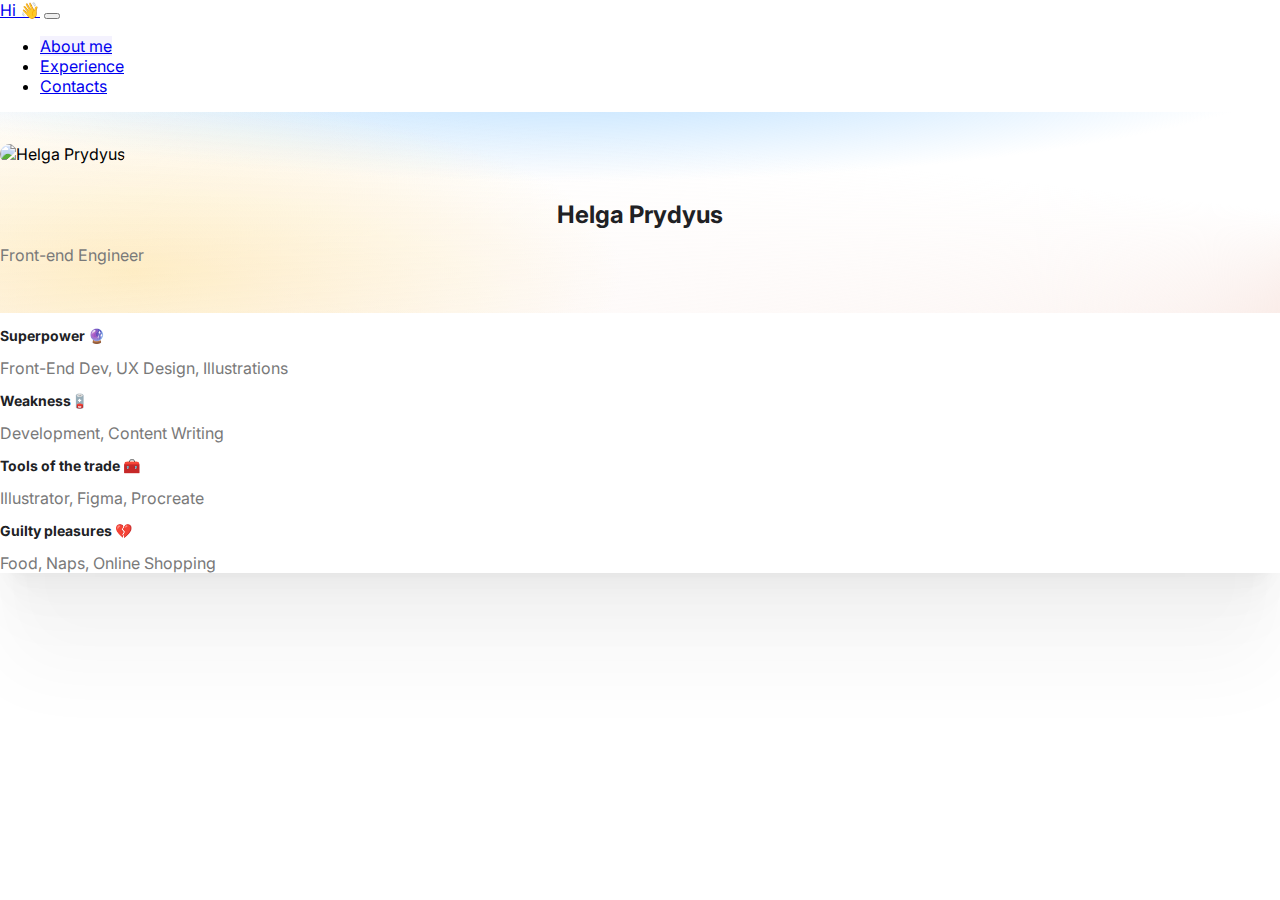
==== index.html @ a6d8b098 "Added portfolio + new css var" ====
<!DOCTYPE html>
<html lang="en">
  <head>
    <meta charset="UTF-8" />
    <meta http-equiv="X-UA-Compatible" content="IE=edge" />
    <meta name="viewport" content="width=device-width, initial-scale=1.0" />
    <link rel="stylesheet" href="src/styles.css" />
    <link rel="preconnect" href="https://fonts.googleapis.com" />
    <link rel="preconnect" href="https://fonts.gstatic.com" crossorigin />
    <link
      href="https://fonts.googleapis.com/css2?family=Alegreya+Sans:ital,wght@0,300;0,400;0,500;0,700;0,800;0,900;1,400;1,500;1,700;1,800;1,900&family=Dancing+Script:wght@400;500;600;700&family=Inter:wght@100;200;300;400;500;600;700&family=Montserrat:ital,wght@0,200;0,300;0,400;0,500;0,600;0,700;0,800;1,200;1,300;1,400;1,500;1,600;1,700;1,800&family=Pacifico&family=Raleway&family=Sofia+Sans+Condensed:ital,wght@0,200;0,300;0,400;0,500;1,100;1,200;1,400&display=swap"
      rel="stylesheet"
    />
    <script
      src="https://cdn.jsdelivr.net/npm/bootstrap@5.3.0-alpha1/dist/js/bootstrap.bundle.min.js"
      integrity="sha384-w76AqPfDkMBDXo30jS1Sgez6pr3x5MlQ1ZAGC+nuZB+EYdgRZgiwxhTBTkF7CXvN"
      crossorigin="anonymous"
    ></script>
    <link
      href="https://cdn.jsdelivr.net/npm/bootstrap@5.3.0-alpha1/dist/css/bootstrap.min.css"
      rel="stylesheet"
      integrity="sha384-GLhlTQ8iRABdZLl6O3oVMWSktQOp6b7In1Zl3/Jr59b6EGGoI1aFkw7cmDA6j6gD"
      crossorigin="anonymous"
    />
    <title>Front-end Engineer</title>
  </head>

  <body>
    <div
      class="body d-flex flex-column align-items-center justify-content-center border-0"
    >
      <div
        class="card col-md-6 flex-column justify-content-center align-content-center border-0"
      >
        <nav class="navbar navbar-expand-lg bg-body-tertiary">
          <div class="container-fluid">
            <a class="navbar-brand" href="#">Hi 👋</a>
            <button
              class="navbar-toggler"
              type="button"
              data-bs-toggle="collapse"
              data-bs-target="#navbarNav"
              aria-controls="navbarNav"
              aria-expanded="false"
              aria-label="Toggle navigation"
            >
              <span class="navbar-toggler-icon"></span>
            </button>

            <div class="collapse navbar-collapse" id="navbarNav">
              <ul class="navbar-nav">
                <li class="nav-item px-2">
                  <a
                    class="nav-link rounded-4 active"
                    aria-current="page"
                    href="/"
                    >About me</a
                  >
                </li>
                <li class="nav-item px-2">
                  <a class="nav-link" href="bio.html">Experience</a>
                </li>
                <li class="nav-item px-2">
                  <a class="nav-link" href="contacts.html">Contacts</a>
                </li>
              </ul>
            </div>
          </div>
        </nav>

        <div class="card-header container-fluid p-0 border-0">
          <div
            class="main-info row justify-content-center align-content-center text-center"
          >
            <img
              class="avatar col-6 col-md-4 rounded-8"
              src="/img/Helga.svg"
              alt="Helga Prydyus"
            />
            <h1 class="name col-md-12">Helga Prydyus</h1>
            <p class="profession col-md-12">Front-end Engineer</p>
          </div>
        </div>

        <div class="card-content container">
          <ul class="card-content-box row">
            <li class="first-fact col-sm-12 m-4">
              <h3 class="col">Superpower 🔮</h3>
              <p class="fact-content col">
                Front-End Dev, UX Design, Illustrations
              </p>
            </li>
            <li class="second-fact col-sm-12 m-4">
              <h3 class="col">Weakness🪫</h3>
              <p class="fact-content col">Development, Content Writing</p>
            </li>
            <li class="third-fact col-sm-12 m-4">
              <h3>Tools of the trade 🧰</h3>
              <p class="fact-content">Illustrator, Figma, Procreate</p>
            </li>
            <li class="fourth-fact col-12 m-4">
              <div class="row">
                <h3 class="col-sm-12">Guilty pleasures 💔</h3>
                <p class="fact-content col-12">Food, Naps, Online Shopping</p>
              </div>
            </li>
          </ul>
        </div>
      </div>
    </div>
  </body>
</html>
---- src/styles.css ----
:root{
--regular-text-color: #797979;
--title-color: #202124;
--page-font: 'Inter', sans-serif;
--regular-text-size: 16px;
--classic-shadow: 0px 100px 80px rgba(0, 0, 0, 0.03), 0px 51.1542px 51.419px rgba(0, 0, 0, 0.0182814), 0px 31.2614px 32.7222px rgba(0, 0, 0, 0.0145485), 0px 19.7px 20.341px rgba(0, 0, 0, 0.0131802), 0px 12.1574px 11.8781px rgba(0, 0, 0, 0.012699), 0px 6.89112px 6.09643px rgba(0, 0, 0, 0.0121579), 0px 3.01109px 2.28593px rgba(0, 0, 0, 0.0102347);
--icon-gradient: linear-gradient(90deg, #9ED2FF 0%, #FDA9E7 101.17%),
    #C4C4C4;
--important-elements-color: #FDA9E7;
--bs-info: #9ED2FF;
--bs-info-hover: #9ED2FF;
--bs-info-dark: #9ED2FF;
--bs-info-border: #FDA9E7;
}

body {
    margin: 0;
    font-family: var(--page-font);
}

.card {
border-radius: 32px;
background: #ffff;
box-shadow: var(--classic-shadow);
font-family: var(--page-font);
}

.body {  
background: #ffff;
margin: 0;
padding: 0;
}

.card-header{
border-radius: 0;
background: conic-gradient(from 172.44deg at 107.61% 54.63%, rgba(254, 170, 228, 0) 0deg, #F6DFD8 18.03deg, rgba(254, 170, 229, 0) 104.03deg, rgba(254, 170, 228, 0) 360deg), radial-gradient(38.17% 86.77% at 10.46% 79.54%, #FFEEC3 0%, rgba(255, 238, 195, 0) 100%)
        /* warning: gradient uses a rotation that is not supported by CSS and may not behave as expected */
        , radial-gradient(61.14% 73.94% at 44.57% -39.19%, #9ED2FF 0%, rgba(158, 210, 255, 0) 100%)
        /* warning: gradient uses a rotation that is not supported by CSS and may not behave as expected */
        , #FFFFFF;
}

.main-info {
    align-items: center;
    padding: 32px 0px;
    margin: 0;
}

.avatar{
    margin-bottom: 12px;
    border-radius: 30px;
}

h1 {
    text-align: center;
    color: var(--title-color);
    font-family: var(--page-font);
    font-size: 24px;
    padding-top: 8px;
}

.profession {
    padding: 0;
    align-content: center;
    color: var(--regular-text-color);
    font-family: var(--page-font);
    font-size: var(--regular-text-size);

}

/* .nav-list {
    color: var(--regular-text-color);
    font-family: var(--page-font);
    font-size: var(--regular-text-size);
    list-style: none;
    padding: 0;
    margin: 0;
    margin-block-end: 0;
    margin-block-start:0;
} */
.about-a, .bio-a, .contact-a {
color: var(--regular-text-color);
text-decoration: none;
}

.tab-about, .tab-bio, .tab-contact {  
align-items: center;
height: 37px;
padding: 8px 8px 0 8px;
border-radius: 8px 8px 0px 0px;
}

.card-content {
margin: 0;
padding: 0;
background-color: #FFFFFF;
}

.card-content-box{
    list-style: none;
    margin: 0;
    padding: 0;
}
.first-fact, 
.second-fact,
.third-fact, 
.fourth-fact {
align-items: flex-start;
}

.fact-content, .bio-story, .contact-message {
    padding: 0;
    margin: 0;
    font-family: var(--page-font);
    color: var(--regular-text-color);
}

h3 {
    font-family: var(--page-font);
    font-size: var(--regular-text-size);
    color: var(--title-color);
    font-size: 14px;
}

.fourth-fact { 
    padding: 0;
}

.active {
    background: #F4F2FE;
}

.bio-body {
    align-items: center;
    justify-content: flex-start;
}

.bio-content {
    margin: 0;
    display: flex;
    flex-direction: column;
    justify-content: flex-start;
}

body {
    margin: 0;
}

.bio-story {
}

.gg-mail, 
.gg-instagram, 
.gg-twitter {
color: var(--important-elements-color);
width: 20px;
height: 20px
}

.contact-content {
    font-family: var(--page-font);
    padding: 24px;

}
.contact-list{
    list-style: none;
    padding: 0;
    margin: 0;
   display: flex;
   flex-direction: column;
   flex-wrap: wrap;
}


.contact-link :hover {
color: #9ED2FF;
text-decoration: underline;
}

.contact-link :visited, .contact-link {
text-decoration: none;
color: var(--regular-text-color);
padding-right: 8px;
}

.email, .twitter, .instagram {
   display: flex;
   padding-top: 6px;
}

ul {
    text-decoration: none;
}

.card-content {
    /* height: 480px;
    width: 412px; */
}
.portfolio {
border: 5px solid red;
}

.card-text {
   color: var(--regular-text-color);
}

@media (max-width: 576px) {
   p {
    font-size: 10px;
     }
     
     .profession {
        font-size: 12px;
     }

    .name {
        font-size: 16px;
     }
}
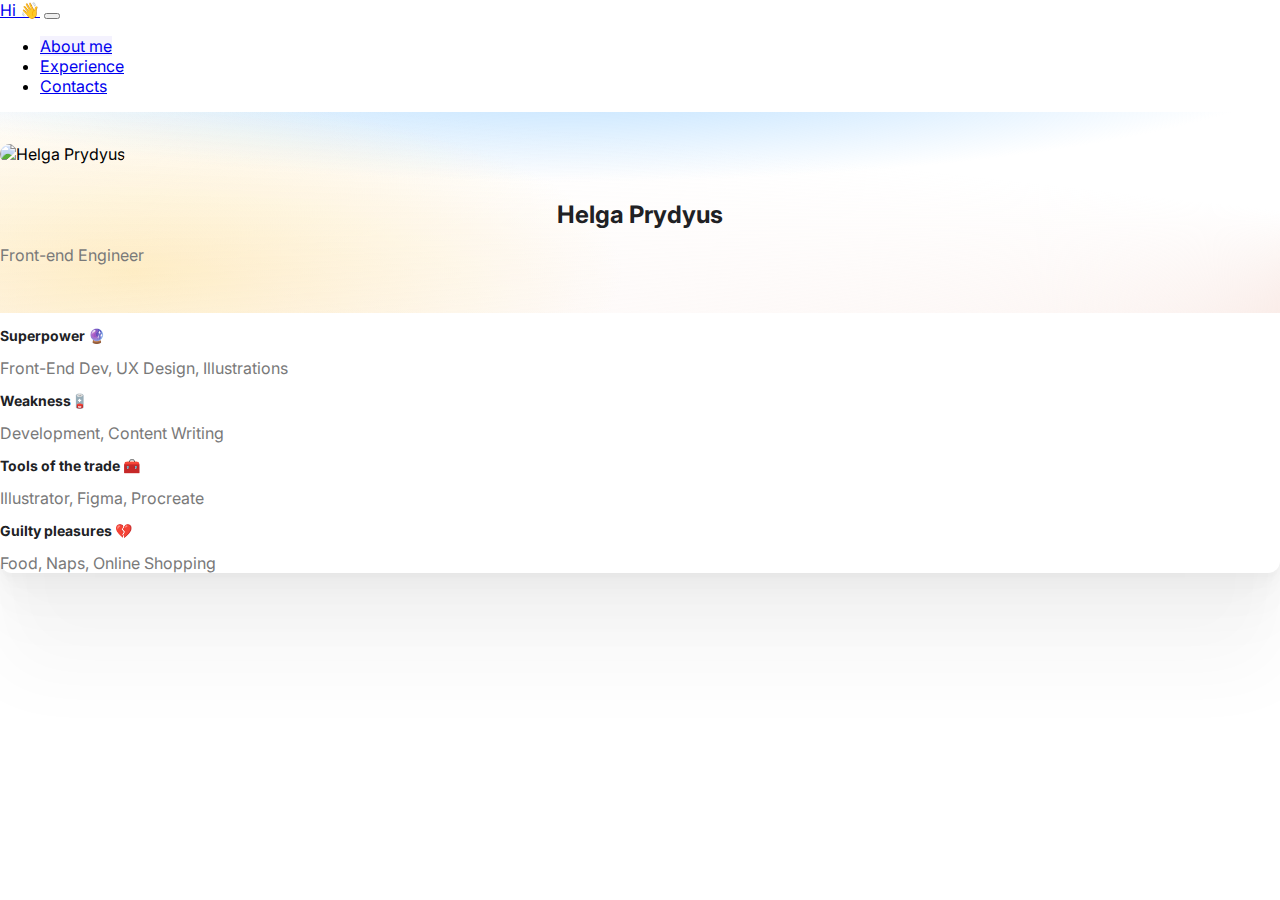
==== commit d9628f0d: "SEOc+ Adaptation for mobile devices" ====
--- a/index.html
+++ b/index.html
@@ -4,6 +4,10 @@
     <meta charset="UTF-8" />
     <meta http-equiv="X-UA-Compatible" content="IE=edge" />
     <meta name="viewport" content="width=device-width, initial-scale=1.0" />
+    <meta
+      name="description"
+      content="My name is Helga, and I'm a Junior front-end Engineer open for work"
+    />
     <link rel="stylesheet" href="src/styles.css" />
     <link rel="preconnect" href="https://fonts.googleapis.com" />
     <link rel="preconnect" href="https://fonts.gstatic.com" crossorigin />
@@ -22,10 +26,34 @@
       integrity="sha384-GLhlTQ8iRABdZLl6O3oVMWSktQOp6b7In1Zl3/Jr59b6EGGoI1aFkw7cmDA6j6gD"
       crossorigin="anonymous"
     />
+    <!-- Google Tag Manager -->
+    <script>
+      (function (w, d, s, l, i) {
+        w[l] = w[l] || [];
+        w[l].push({ "gtm.start": new Date().getTime(), event: "gtm.js" });
+        var f = d.getElementsByTagName(s)[0],
+          j = d.createElement(s),
+          dl = l != "dataLayer" ? "&l=" + l : "";
+        j.async = true;
+        j.src = "https://www.googletagmanager.com/gtm.js?id=" + i + dl;
+        f.parentNode.insertBefore(j, f);
+      })(window, document, "script", "dataLayer", "GTM-NDNW66X");
+    </script>
+    <!-- End Google Tag Manager -->
     <title>Front-end Engineer</title>
   </head>
 
   <body>
+    <!-- Google Tag Manager (noscript) -->
+    <noscript
+      ><iframe
+        src="https://www.googletagmanager.com/ns.html?id=GTM-NDNW66X"
+        height="0"
+        width="0"
+        style="display: none; visibility: hidden"
+      ></iframe
+    ></noscript>
+    <!-- End Google Tag Manager (noscript) -->
     <div
       class="body d-flex flex-column align-items-center justify-content-center border-0"
     >
@@ -85,22 +113,22 @@
         <div class="card-content container">
           <ul class="card-content-box row">
             <li class="first-fact col-sm-12 m-4">
-              <h3 class="col">Superpower 🔮</h3>
+              <h3 class="col facts-title">Superpower 🔮</h3>
               <p class="fact-content col">
                 Front-End Dev, UX Design, Illustrations
               </p>
             </li>
             <li class="second-fact col-sm-12 m-4">
-              <h3 class="col">Weakness🪫</h3>
+              <h3 class="col facts-title">Weakness🪫</h3>
               <p class="fact-content col">Development, Content Writing</p>
             </li>
             <li class="third-fact col-sm-12 m-4">
-              <h3>Tools of the trade 🧰</h3>
+              <h3 class="facts-title col-sm-12">Tools of the trade 🧰</h3>
               <p class="fact-content">Illustrator, Figma, Procreate</p>
             </li>
             <li class="fourth-fact col-12 m-4">
               <div class="row">
-                <h3 class="col-sm-12">Guilty pleasures 💔</h3>
+                <h3 class="col-sm-12 facts-title">Guilty pleasures 💔</h3>
                 <p class="fact-content col-12">Food, Naps, Online Shopping</p>
               </div>
             </li>
--- a/src/styles.css
+++ b/src/styles.css
@@ -19,10 +19,10 @@
 }
 
 .card {
-border-radius: 32px;
 background: #ffff;
 box-shadow: var(--classic-shadow);
 font-family: var(--page-font);
+border-radius: 12px;
 }
 
 .body {  
@@ -32,7 +32,6 @@
 }
 
 .card-header{
-border-radius: 0;
 background: conic-gradient(from 172.44deg at 107.61% 54.63%, rgba(254, 170, 228, 0) 0deg, #F6DFD8 18.03deg, rgba(254, 170, 229, 0) 104.03deg, rgba(254, 170, 228, 0) 360deg), radial-gradient(38.17% 86.77% at 10.46% 79.54%, #FFEEC3 0%, rgba(255, 238, 195, 0) 100%)
         /* warning: gradient uses a rotation that is not supported by CSS and may not behave as expected */
         , radial-gradient(61.14% 73.94% at 44.57% -39.19%, #9ED2FF 0%, rgba(158, 210, 255, 0) 100%)
@@ -94,6 +93,7 @@
 margin: 0;
 padding: 0;
 background-color: #FFFFFF;
+border-radius: 20px;
 }
 
 .card-content-box{
@@ -146,8 +146,7 @@
     margin: 0;
 }
 
-.bio-story {
-}
+
 
 .gg-mail, 
 .gg-instagram, 
@@ -192,10 +191,6 @@
     text-decoration: none;
 }
 
-.card-content {
-    /* height: 480px;
-    width: 412px; */
-}
 .portfolio {
 border: 5px solid red;
 }
@@ -205,15 +200,40 @@
 }
 
 @media (max-width: 576px) {
-   p {
+    .contact-link,
+    p {
     font-size: 10px;
      }
-     
+    
      .profession {
         font-size: 12px;
      }
 
     .name {
-        font-size: 16px;
-     }
+        font-size: 18px;
+     }
+
+        .facts-title,
+        .bio-title {
+        font-size: 14px;
+     }
+
+    .bio-title {
+        margin-top: 12px;
+    }
+
+    .contacts-title,
+    .card-title {
+    font-size: 14px;
+    }
+
+        .card-content-box {
+            padding: 24px;
+        }
+
+        .gg-mail,
+        .gg-instagram,
+        .gg-twitter {
+          max-width: 10%;
+        }
 }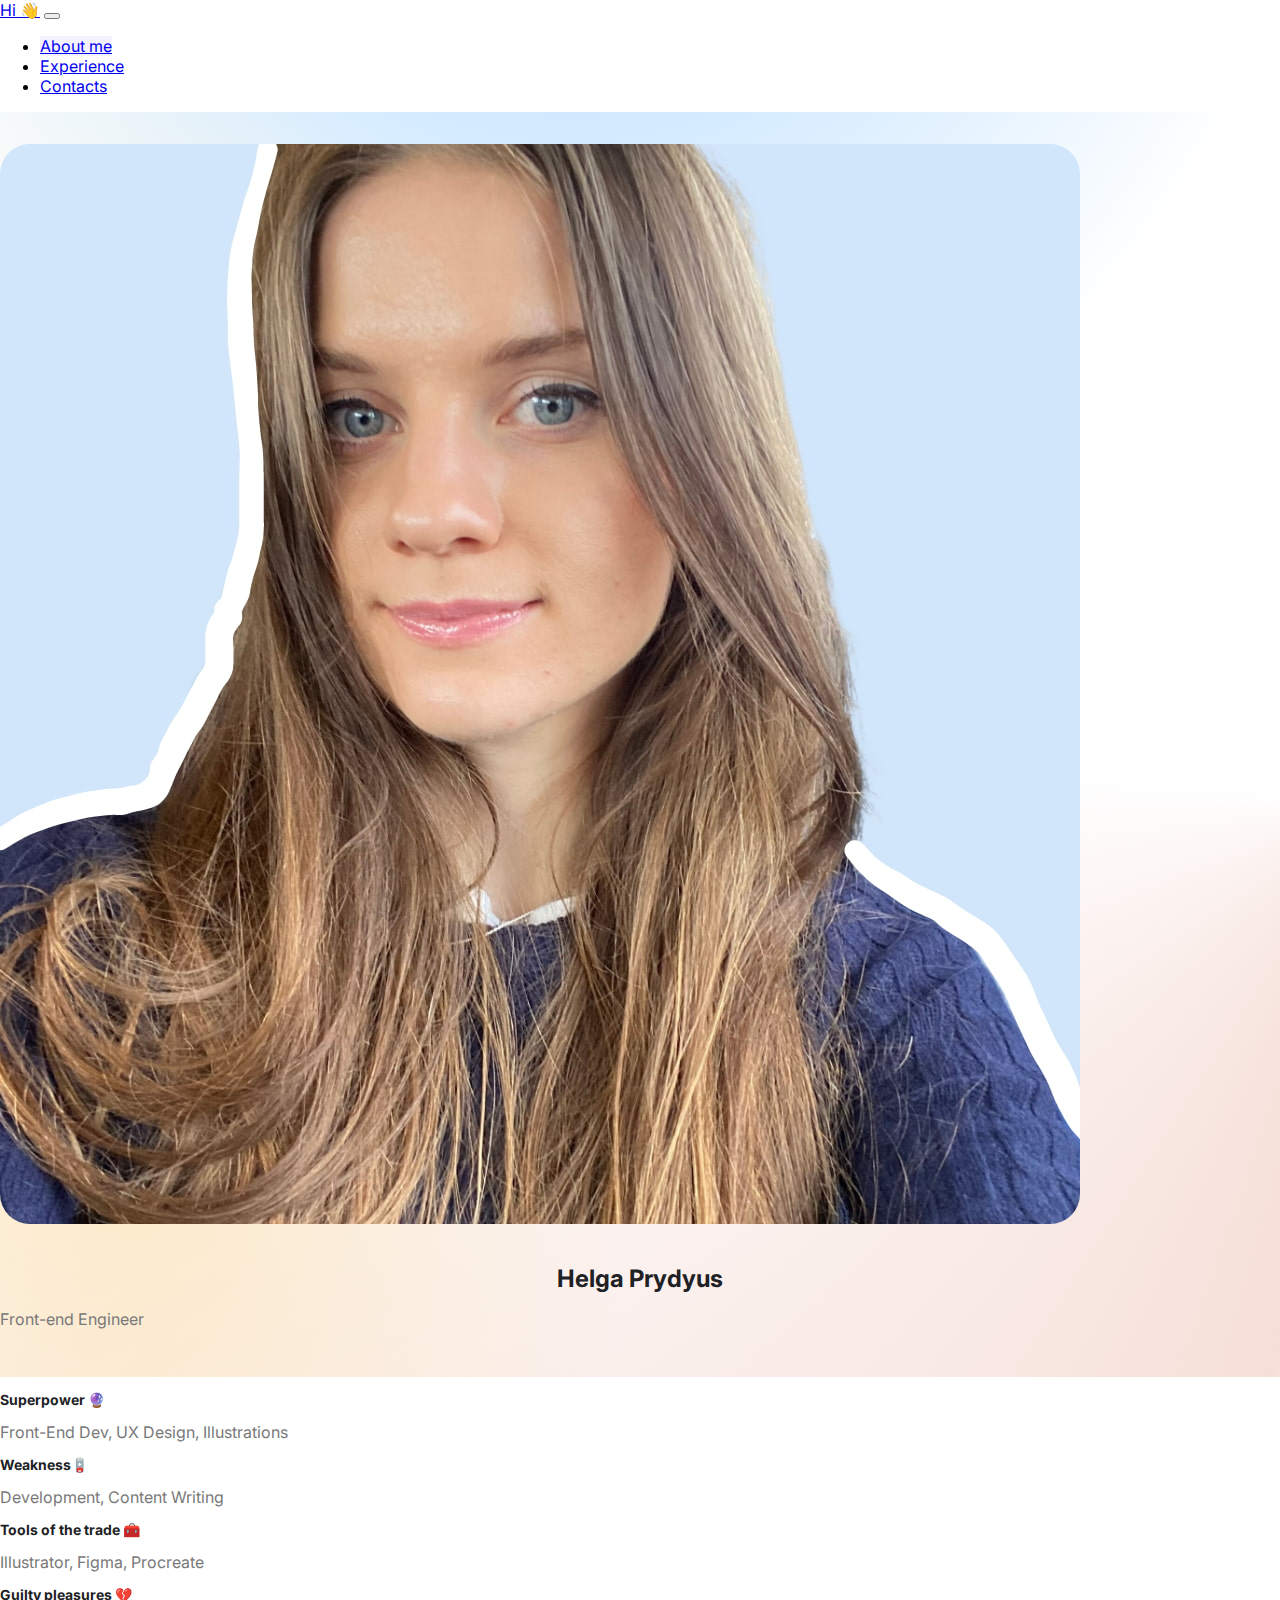
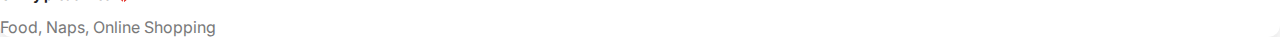
==== commit 47291b1e: "Images optimization" ====
--- a/index.html
+++ b/index.html
@@ -101,8 +101,8 @@
             class="main-info row justify-content-center align-content-center text-center"
           >
             <img
-              class="avatar col-6 col-md-4 rounded-8"
-              src="/img/Helga.svg"
+              class="avatar col-6 col-mb-4 rounded-8 img-small-on-mobile"
+              src="/img/Helga.jpg"
               alt="Helga Prydyus"
             />
             <h1 class="name col-md-12">Helga Prydyus</h1>
--- a/src/styles.css
+++ b/src/styles.css
@@ -199,7 +199,7 @@
    color: var(--regular-text-color);
 }
 
-@media (max-width: 576px) {
+@media screen and (max-width: 576px) {
     .contact-link,
     p {
     font-size: 10px;
@@ -230,10 +230,4 @@
         .card-content-box {
             padding: 24px;
         }
-
-        .gg-mail,
-        .gg-instagram,
-        .gg-twitter {
-          max-width: 10%;
-        }
 }